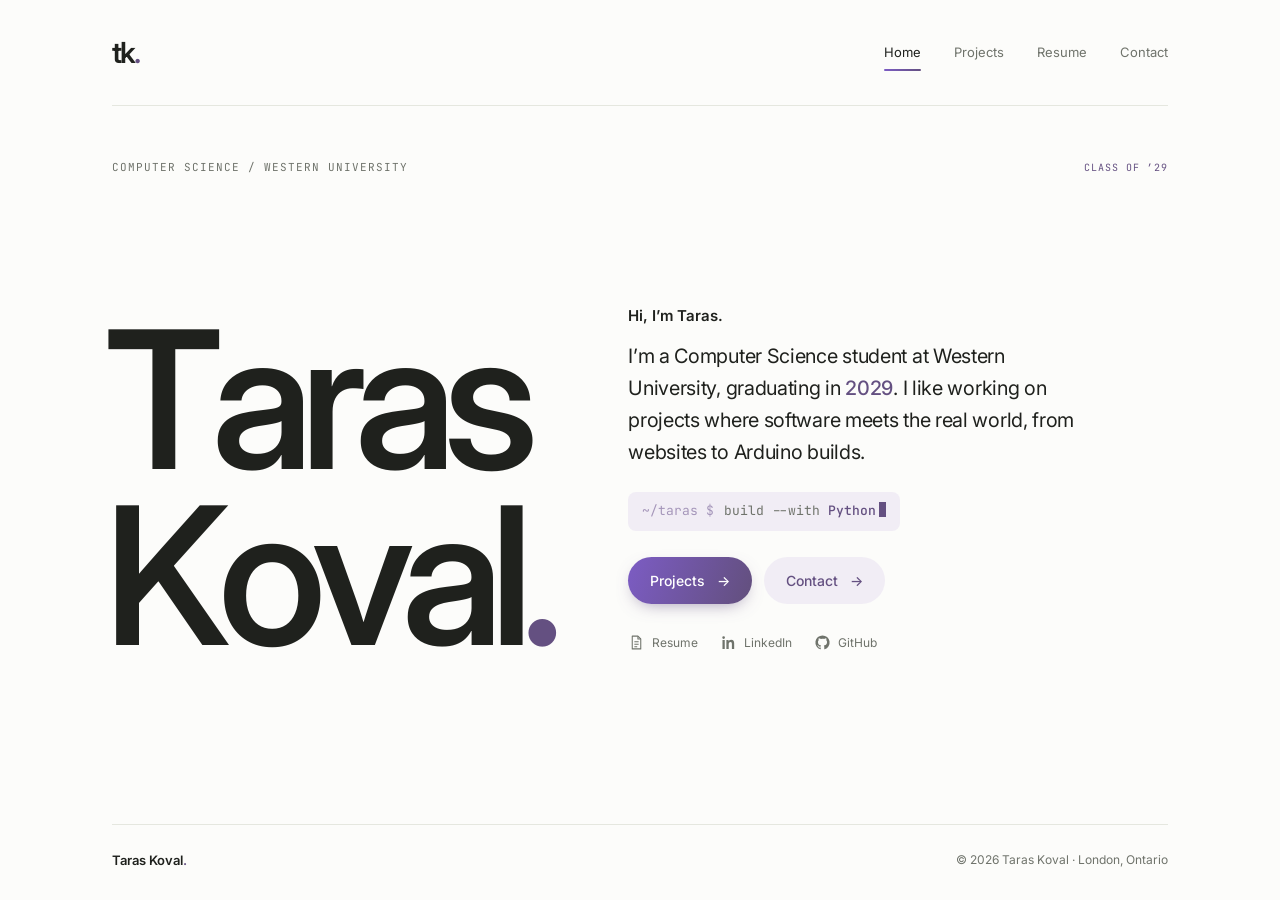
==== index.html @ b4aec437 "More UI changes" ====
<!doctype html>
<!--
  Copyright (c) 2026 Taras Koval. All rights reserved.
  The design and code of this website may be viewed for reference only.
  Copying, reuse, or redistribution is not permitted without written permission. See LICENSE.
-->
<html lang="en">
<head>
  <meta charset="utf-8">
  <meta name="viewport" content="width=device-width, initial-scale=1">
  <meta name="theme-color" content="#fcfcfa">
  <title>Taras Koval — Computer Science at Western</title>
  <meta name="description" content="Taras Koval. Computer Science student at Western University in London, Ontario, graduating in 2029.">
  <meta name="author" content="Taras Koval">
  <meta property="og:type" content="website">
  <meta property="og:title" content="Taras Koval — Computer Science">
  <meta property="og:description" content="Computer Science at Western University. Class of 2029.">
  <meta property="og:url" content="https://taraskoval.ca/">
  <link rel="canonical" href="https://taraskoval.ca/">
  <link rel="icon" href="./favicon.svg" type="image/svg+xml">
  <link rel="preconnect" href="https://fonts.googleapis.com">
  <link rel="preconnect" href="https://fonts.gstatic.com" crossorigin>
  <link rel="stylesheet" href="https://fonts.googleapis.com/css2?family=Inter:wght@400;500;600&family=JetBrains+Mono:wght@400;500&display=swap">
  <link rel="stylesheet" href="./style.css?v=8">
  <script src="./script.js?v=8" defer></script>
</head>
<body>
<a class="skip" href="#main">Skip to content</a>
<div class="glow" aria-hidden="true"></div>
<div class="site-shell">
  <header class="site-header">
    <a class="wordmark" href="#home" aria-label="Taras Koval, home">tk<span>.</span></a>
    <nav aria-label="Main navigation">
      <a href="#home" class="nav-link" aria-current="page">Home</a>
      <a href="#projects" class="nav-link">Projects</a>
      <a href="#resume" class="nav-link">Resume</a>
      <a href="#contact" class="nav-link">Contact</a>
    </nav>
  </header>

  <main id="main">
    <!-- ============ HOME ============ -->
    <section class="page-view home" id="home" tabindex="-1" aria-labelledby="name">
      <div class="hero-topline rise" style="--d:0">
        <span class="eyebrow">COMPUTER SCIENCE / WESTERN UNIVERSITY</span>
        <span class="edition">CLASS OF ’29</span>
      </div>

      <div class="intro-grid">
        <h1 id="name" class="name" aria-label="Taras Koval.">
          <span class="name-line" aria-hidden="true">Taras</span>
          <span class="name-line" aria-hidden="true">Koval<span class="accent name-dot">.</span></span>
        </h1>

        <div class="intro-copy">
          <p class="hello rise" style="--d:3">Hi, I’m Taras.</p>
          <p class="bio rise" style="--d:4">I’m a Computer Science student at Western University, graduating in <strong>2029</strong>. I like working on projects where software meets the real world, from websites to Arduino builds.</p>

          <p class="stack rise" style="--d:5">
            <span class="sr-only">Some of the tools I use: Python, Java, C, JavaScript, Node.js, SQL, PostgreSQL, HTML and CSS, Linux, Git, Docker and Arduino.</span>
            <span class="stack-prompt" aria-hidden="true">~/taras $</span>
            <span class="stack-text" aria-hidden="true">build --with <span class="scramble" id="scramble">Python</span><span class="caret"></span></span>
          </p>

          <div class="actions rise" style="--d:6">
            <a class="btn btn-primary" href="#projects">Projects <span class="btn-arrow" aria-hidden="true">→</span></a>
            <a class="btn btn-soft" href="#contact">Contact <span class="btn-arrow" aria-hidden="true">→</span></a>
          </div>

          <div class="social-links rise" style="--d:7" aria-label="Find me online">
            <a href="#resume" title="Resume"><svg viewBox="0 0 24 24" fill="none" stroke="currentColor" stroke-width="1.5" stroke-linejoin="round" aria-hidden="true"><path d="M6 3h8l4 4v14H6z"/><path d="M14 3v4h4M9 11h6M9 14.5h6M9 18h4"/></svg><span>Resume</span></a>
            <a href="https://www.linkedin.com/in/taraskovalc/" title="LinkedIn"><svg viewBox="0 0 24 24" fill="currentColor" aria-hidden="true"><path d="M5.1 3.2a1.9 1.9 0 1 0 0 3.8 1.9 1.9 0 0 0 0-3.8ZM3.5 8.5h3.2V21H3.5V8.5ZM9 8.5h3.1v1.7h.1c.5-.9 1.5-2 3.4-2 3.6 0 4.4 2.3 4.4 5.3V21h-3.2v-6.6c0-1.6 0-3.2-2-3.2s-2.5 1.5-2.5 3.1V21H9V8.5Z"/></svg><span>LinkedIn</span></a>
            <a href="https://github.com/taraskovalc" title="GitHub"><svg viewBox="0 0 24 24" fill="currentColor" aria-hidden="true"><path d="M12 2a10 10 0 0 0-3.16 19.49c.5.09.68-.22.68-.48v-1.87c-2.78.6-3.37-1.18-3.37-1.18-.45-1.16-1.11-1.47-1.11-1.47-.91-.62.07-.61.07-.61 1 .07 1.53 1.03 1.53 1.03.89 1.53 2.34 1.09 2.91.83.09-.65.35-1.09.64-1.34-2.22-.25-4.56-1.11-4.56-4.94 0-1.09.39-1.98 1.03-2.68-.1-.25-.45-1.27.1-2.65 0 0 .84-.27 2.75 1.02A9.59 9.59 0 0 1 12 6.82c.85 0 1.71.12 2.51.34 1.91-1.3 2.75-1.02 2.75-1.02.55 1.38.2 2.4.1 2.65.64.7 1.03 1.59 1.03 2.68 0 3.84-2.34 4.69-4.57 4.94.36.31.68.92.68 1.85v2.75c0 .27.18.58.69.48A10 10 0 0 0 12 2Z"/></svg><span>GitHub</span></a>
          </div>
        </div>
      </div>
    </section>

    <!-- ============ RESUME ============
         To add a link to a project, put its address between the quotes in href=""
         on that project's "Link to project" line. Links left empty stay hidden.
         Remember to also update Taras_Koval_Resume.pdf (open this page, then Print → Save as PDF). -->
    <section class="page-view resume" id="resume" tabindex="-1" hidden aria-labelledby="resume-title">
      <div class="resume-top">
        <div>
          <p class="eyebrow rise" style="--d:0">RESUME</p>
          <h1 class="page-title rise" style="--d:1" id="resume-title">Resume<span class="accent">.</span></h1>
          <p class="lede rise" style="--d:2">A one-page look at what I’ve built and done. Read it here or download a copy.</p>
        </div>
        <div class="actions rise" style="--d:3">
          <a class="btn btn-primary" href="./Taras_Koval_Resume.pdf" download>Download PDF <span class="btn-arrow btn-arrow-down" aria-hidden="true">↓</span></a>
          <a class="btn btn-soft" href="#contact">Contact <span class="btn-arrow" aria-hidden="true">→</span></a>
        </div>
      </div>

      <article class="sheet" id="sheet" aria-label="Resume of Taras Koval">
        <header class="cv-head cv-in">
          <h2 class="cv-name">TARAS KOVAL</h2>
          <p class="cv-contact">
            <a href="tel:+12265822176">226-582-2176</a><span>|</span><a href="mailto:ktaras105@gmail.com">ktaras105@gmail.com</a><span>|</span><span class="nowrap">London, ON, Canada</span><span>|</span><a href="https://www.linkedin.com/in/taraskovalc/">linkedin.com/in/taraskovalc</a><span>|</span><a href="https://github.com/taraskovalc">github.com/taraskovalc</a><span>|</span><a href="https://taraskoval.ca/">taraskoval.ca</a>
          </p>
        </header>

        <section class="cv-section cv-in">
          <h3>PROFESSIONAL SUMMARY</h3>
          <p>Computer Science student at Western University with experience in Python, Java, and web development. Possesses a solid foundation in object-oriented programming, Linux systems, and debugging complex problems.</p>
        </section>

        <section class="cv-section cv-in">
          <h3>PROJECTS</h3>
          <div class="cv-entry">
            <div class="cv-row"><span><b>Slotted</b><a class="project-link" href="https://slotted.taraskoval.ca/">Link to project</a></span><span>JavaScript, Node.js, Express, PostgreSQL, Docker</span></div>
            <ul><li>Built a web app that turns a Western schedule page into a full-term calendar, skipping reading weeks and holidays.</li><li>Added Google sign-in and private calendar links that update automatically when a student’s classes change.</li><li>Self-host the Node.js API and PostgreSQL database in Docker on a home Ubuntu server, with daily backups.</li></ul>
          </div>
          <div class="cv-entry">
            <div class="cv-row"><span><b>Personal Website</b><a class="project-link" href="https://taraskoval.ca/">Link to project</a></span><span>HTML, CSS, JavaScript</span></div>
            <ul><li>Designed and built a responsive site with page transitions and a validated contact form, on GitHub Pages.</li></ul>
          </div>
          <div class="cv-entry">
            <div class="cv-row"><span><b>Arduino Telescope Tracker</b><a class="project-link" href="">Link to project</a></span><span>Arduino, C++ · In progress</span></div>
            <ul><li>Driving a stepper motor salvaged from a printer through a TMC2130 driver over SPI; next, tracking the sky’s rotation.</li></ul>
          </div>
          <div class="cv-entry">
            <div class="cv-row"><span><b>Mine Escape</b><a class="project-link" href="">Link to project</a></span><span>Java · Course project</span></div>
            <ul><li>Used depth-first search and recursive backtracking to solve a grid maze, with a resizing generic stack.</li></ul>
          </div>
        </section>

        <section class="cv-section cv-in">
          <h3>SKILLS</h3>
          <p><b>Languages:</b> Python, Java, JavaScript, SQL, C, HTML/CSS</p>
          <p><b>Backend &amp; Infrastructure:</b> Node.js, Express, PostgreSQL, REST APIs, OAuth, Docker, Linux servers, Git, SSH</p>
          <p><b>Hardware:</b> Arduino, stepper motors and drivers, soldering, multimeter testing</p>
        </section>

        <section class="cv-section cv-in">
          <h3>EXPERIENCE</h3>
          <div class="cv-entry">
            <div class="cv-row"><b>Construction Delivery Coordination</b><span>London, ON</span></div>
            <div class="cv-row"><i>Project Support</i><span>2026</span></div>
            <ul><li>Coordinated incoming truck deliveries and material supply, tracking timing and keeping the crew updated as on-site needs changed.</li></ul>
          </div>
          <div class="cv-entry">
            <div class="cv-row"><b>ChickPz</b><span>London, ON</span></div>
            <div class="cv-row"><i>Fast Food Attendant</i><span>Jul 2024</span></div>
            <ul><li>Prepared food and served customers in a fast-paced kitchen while following food-safety standards.</li></ul>
          </div>
        </section>

        <section class="cv-section cv-in">
          <h3>EDUCATION</h3>
          <div class="cv-entry">
            <div class="cv-row"><b>Western University</b><span>Sep 2025 – Present</span></div>
            <div class="cv-row"><i>Bachelor of Science, Specialization in Computer Science</i><span>London, ON</span></div>
            <ul><li>Relevant courses: Computer Science 1026, 1027, 2211, Data Science 1000, Calculus 1000, Mathematics 1600.</li></ul>
          </div>
          <div class="cv-entry">
            <div class="cv-row"><b>Mother Teresa Catholic Secondary School</b><span>2025</span></div>
          </div>
        </section>

        <section class="cv-section cv-in">
          <h3>VOLUNTEERING</h3>
          <div class="cv-row"><span><b>Western University Science Olympics</b> – <i>Event Volunteer</i></span><span>2026</span></div>
          <div class="cv-row"><span><b>London Ukrainian Centre</b> – <i>Spring Market Cashier</i></span><span>2024</span></div>
          <div class="cv-row"><span><b>Peer Tutoring</b> – <i>Free tutoring for high-school and first-year students</i></span></div>
        </section>
      </article>
    </section>

    <!-- ============ PROJECTS ============
         Each project is an <article class="proj">. Copy one to add another. -->
    <section class="page-view projects" id="projects" tabindex="-1" hidden aria-labelledby="projects-title">
      <p class="eyebrow rise" style="--d:0">PROJECTS</p>
      <h1 class="page-title rise" style="--d:1" id="projects-title">Projects<span class="accent">.</span></h1>
      <p class="lede rise" style="--d:2">Things I’ve built, and what I’m building now.</p>

      <!-- Slotted -->
      <article class="proj proj-feature rise" style="--d:3" aria-labelledby="p-slotted">
        <div class="proj-head">
          <span class="proj-num">01</span>
          <span class="pill pill-live"><span class="pill-dot" aria-hidden="true"></span>Live</span>
        </div>
        <h2 class="proj-title" id="p-slotted"><a href="https://slotted.taraskoval.ca/">Slotted</a></h2>
        <p class="proj-tagline">Your Western timetable, in your calendar, in about five minutes.</p>

        <a class="proj-shots" href="https://slotted.taraskoval.ca/" aria-label="Open Slotted">
          <img class="shot shot-back" src="images/slotted-cover.jpg" alt="Slotted’s cover: a closed notebook on a wooden desk" width="640" height="678" loading="lazy">
          <img class="shot shot-front" src="images/slotted-done.jpg" alt="Slotted’s finished page: 335 classes added, 31 skipped for reading weeks and holidays" width="960" height="658" loading="lazy">
        </a>

        <div class="proj-story">
          <div>
            <h3>The problem</h3>
            <p>DraftMySchedule shows your timetable, but can’t send it to a calendar app. So students type every class in by hand.</p>
          </div>
          <div>
            <h3>What it does</h3>
            <p>Drop in your saved schedule page and every class for the whole term appears, with reading weeks and holidays skipped. Sign in for a link that updates your calendar when your classes change.</p>
          </div>
          <div>
            <h3>How it’s built</h3>
            <p>A plain JavaScript website on GitHub Pages, talking to a Node.js API and PostgreSQL database that run in Docker on my home server.</p>
          </div>
        </div>

        <ul class="proj-stats" aria-label="Slotted in numbers">
          <li><b>335</b><span>classes from one file</span></li>
          <li><b>31</b><span>holiday classes skipped</span></li>
          <li><b>0</b><span>typed in by hand</span></li>
        </ul>

        <div class="proj-foot">
          <ul class="chips" aria-label="Built with">
            <li>JavaScript</li><li>Node.js</li><li>Express</li><li>PostgreSQL</li><li>Docker</li>
          </ul>
          <div class="proj-links">
            <a class="btn btn-primary" href="https://slotted.taraskoval.ca/">Open Slotted <span class="btn-arrow" aria-hidden="true">↗</span></a>
            <a class="btn btn-soft" href="https://github.com/taraskovalc/western-calendar">Source code <span class="btn-arrow" aria-hidden="true">↗</span></a>
          </div>
        </div>
      </article>

      <!-- Telescope tracker -->
      <article class="proj proj-split rise" style="--d:4" aria-labelledby="p-tracker">
        <div class="proj-sky" aria-hidden="true">
          <svg viewBox="0 0 320 240" preserveAspectRatio="xMidYMid slice">
            <defs>
              <radialGradient id="moonglow" cx="50%" cy="50%" r="50%"><stop offset="0" stop-color="#fff6d8" stop-opacity=".55"/><stop offset="1" stop-color="#fff6d8" stop-opacity="0"/></radialGradient>
            </defs>
            <rect width="320" height="240" fill="#1d1830"/>
            <path class="sky-arc" d="M30 210 A170 170 0 0 1 290 210" fill="none" stroke="#a596ba" stroke-width="1.5" stroke-dasharray="3 7"/>
            <g fill="#fff">
              <circle cx="40" cy="40" r="1.2"/><circle cx="92" cy="28" r=".9"/><circle cx="140" cy="62" r="1.4"/><circle cx="196" cy="22" r="1"/>
              <circle cx="250" cy="48" r="1.3"/><circle cx="288" cy="92" r=".9"/><circle cx="60" cy="110" r="1"/><circle cx="118" cy="150" r=".8"/>
              <circle cx="222" cy="130" r="1.1"/><circle cx="272" cy="168" r=".8"/><circle cx="24" cy="168" r="1"/><circle cx="170" cy="104" r=".7"/>
            </g>
            <g class="moon"><circle cx="232" cy="78" r="34" fill="url(#moonglow)"/><circle cx="232" cy="78" r="17" fill="#fff3c9"/><circle cx="226" cy="73" r="3" fill="#ecdcab"/><circle cx="238" cy="84" r="2" fill="#ecdcab"/></g>
            <g class="scope" transform="translate(150 212)">
              <rect x="-22" y="-4" width="44" height="8" rx="2" fill="#645081"/>
              <rect x="-6" y="-40" width="12" height="40" rx="3" fill="#7c5cc4" transform="rotate(38)"/>
            </g>
          </svg>
        </div>
        <div class="proj-body">
          <div class="proj-head">
            <span class="proj-num">02</span>
            <span class="pill pill-wip"><span class="pill-dot" aria-hidden="true"></span>In progress</span>
          </div>
          <h2 class="proj-title" id="p-tracker">Arduino Telescope Tracker</h2>
          <p class="proj-tagline">A motorized mount that turns with the night sky, so the moon stays in view.</p>
          <p class="proj-text">The Earth spins, so anything in the sky drifts out of a telescope in minutes. This mount will turn at exactly the sky’s speed to cancel that out, built cheaply from salvaged parts.</p>
          <ol class="build-log" aria-label="Build log">
            <li class="done">Salvaged a stepper motor from an old printer</li>
            <li class="done">Wired it to a TMC2130 driver (SPI) on a 12&nbsp;V supply</li>
            <li class="done">First powered test: the motor runs</li>
            <li>Turn at the sky’s speed: one full turn every 23&nbsp;h&nbsp;56&nbsp;min</li>
            <li>Build the mount and track the moon</li>
          </ol>
          <ul class="chips" aria-label="Built with"><li>Arduino</li><li>C++</li><li>Electronics</li></ul>
        </div>
      </article>

      <!-- This website -->
      <article class="proj proj-small rise" style="--d:5" aria-labelledby="p-site">
        <div class="proj-body">
          <div class="proj-head">
            <span class="proj-num">03</span>
            <span class="pill pill-live"><span class="pill-dot" aria-hidden="true"></span>Live</span>
          </div>
          <h2 class="proj-title" id="p-site">This website</h2>
          <p class="proj-text">Designed and built from scratch, no templates: animated page changes, a resume you can read or download, and a contact form that checks your message before sending it.</p>
          <div class="proj-foot">
            <ul class="chips" aria-label="Built with"><li>HTML</li><li>CSS</li><li>JavaScript</li></ul>
            <a class="text-link" href="https://github.com/taraskovalc/personal-website">Source code <span aria-hidden="true">↗</span></a>
          </div>
        </div>
        <div class="mini-term" aria-hidden="true">
          <span class="mt-dots"><i></i><i></i><i></i></span>
          <code><span class="mt-prompt">~/taras $</span> build --with <b>JavaScript</b><span class="mt-caret"></span></code>
        </div>
      </article>
    </section>

    <!-- ============ CONTACT ============ -->
    <section class="page-view contact" id="contact" tabindex="-1" hidden aria-labelledby="contact-title">
      <p class="eyebrow rise" style="--d:0">CONTACT</p>
      <h1 class="page-title rise" style="--d:1" id="contact-title">Let’s talk<span class="accent">.</span></h1>
      <p class="lede rise" style="--d:2">
        Hey there! Have a question, an opportunity, or just want to connect? Fill out the form below and I’ll get back to you.
        You can also email me directly at
        <span class="email-inline"><a href="mailto:ktaras105@gmail.com" id="email-address">ktaras105@gmail.com</a><button class="copy-chip" type="button" aria-label="Copy email address"><span class="copy-label">Copy</span></button></span>.
      </p>

      <div class="form-wrap rise" style="--d:3">
        <form id="contact-form" action="https://formsubmit.co/a71152ca72b24a62c1a925d5de2e4256" method="POST" novalidate>
          <input type="hidden" name="_subject" value="New message from your website">
          <input type="hidden" name="_template" value="table">
          <input type="text" name="_honey" class="honeypot" tabindex="-1" autocomplete="off" aria-hidden="true">
          <div class="field">
            <label for="sender-name">Name</label>
            <input id="sender-name" name="name" autocomplete="name" maxlength="100">
          </div>
          <div class="field">
            <label for="sender-email">Email address <span class="req" aria-hidden="true">*</span></label>
            <input id="sender-email" name="email" type="email" autocomplete="email" maxlength="254" required aria-describedby="email-error">
            <p class="field-error" id="email-error"></p>
          </div>
          <div class="field">
            <label for="message">Message <span class="req" aria-hidden="true">*</span></label>
            <textarea id="message" name="message" rows="6" maxlength="5000" required aria-describedby="message-error"></textarea>
            <p class="field-error" id="message-error"></p>
          </div>
          <div class="form-foot">
            <button class="btn btn-primary send-button" type="submit"><span class="send-label">Send message</span> <span class="btn-arrow" aria-hidden="true">→</span></button>
            <p class="form-status" id="form-status" role="status" aria-live="polite"></p>
          </div>
        </form>

        <div class="sent" id="sent" hidden tabindex="-1">
          <svg class="sent-check" viewBox="0 0 52 52" aria-hidden="true"><circle cx="26" cy="26" r="24"/><path d="M15 27l7 7 15-15"/></svg>
          <h2>Message sent!</h2>
          <p>Thanks for reaching out. I’ll get back to you as soon as I can.</p>
          <button class="btn btn-soft" type="button" id="send-another">Send another</button>
        </div>
      </div>

      <div class="elsewhere rise" style="--d:4">
        <a href="#resume">Resume <span aria-hidden="true">→</span></a>
        <a href="https://www.linkedin.com/in/taraskovalc/">LinkedIn <span aria-hidden="true">↗</span></a>
        <a href="https://github.com/taraskovalc">GitHub <span aria-hidden="true">↗</span></a>
        <span class="where">London, Ontario</span>
      </div>
    </section>
  </main>

  <footer>
    <a class="footer-name" href="#home">Taras Koval<span class="accent">.</span></a>
    <span>© 2026 Taras Koval · London, Ontario</span>
  </footer>
</div>
</body>
</html>
---- style.css ----
/* Copyright (c) 2026 Taras Koval. All rights reserved. See LICENSE. */

:root {
  --paper:#fcfcfa;
  --ink:#1f211d;
  --muted:#6f736b;
  --line:#e5e7df;
  --field:#f2f2ee;
  --accent:#645081;
  --accent-2:#7c5cc4;
  --accent-soft:#a596ba;
  --pale:#f1edf5;
  --sans:Inter,-apple-system,BlinkMacSystemFont,'Segoe UI',Helvetica,Arial,sans-serif;
  --mono:'JetBrains Mono','SFMono-Regular',Consolas,'Liberation Mono',monospace;
  --ease:cubic-bezier(.2,.7,.2,1);
}
* { box-sizing:border-box; }
body {
  margin:0;
  background:var(--paper);
  color:var(--ink);
  font:16px/1.5 var(--sans);
  -webkit-font-smoothing:antialiased;
  overflow-x:hidden;
}
a { color:inherit; text-decoration:none; }
button,input,textarea { font:inherit; color:inherit; }
button,a,input,textarea { -webkit-tap-highlight-color:transparent; }
button { cursor:pointer; }
a:focus-visible,button:focus-visible { outline:2px solid var(--accent); outline-offset:4px; border-radius:4px; }
::selection { background:#ded5e9; color:#27202d; }
.sr-only {
  position:absolute; width:1px; height:1px; padding:0; margin:-1px;
  overflow:hidden; clip:rect(0,0,0,0); white-space:nowrap; border:0;
}
.accent { color:var(--accent); }

/* Soft light that follows the cursor (desktop only). */
.glow {
  position:fixed;
  left:0; top:0;
  width:620px; height:620px;
  margin:-310px 0 0 -310px;
  border-radius:50%;
  background:radial-gradient(circle, rgba(124,92,196,.13), rgba(124,92,196,0) 65%);
  pointer-events:none;
  z-index:0;
  opacity:0;
  transition:opacity .6s;
  transform:translate3d(var(--gx,50vw),var(--gy,30vh),0);
}
.glow.on { opacity:1; }

/* ---------- Shell ---------- */
.site-shell {
  position:relative;
  z-index:1;
  max-width:1184px;
  margin:auto;
  padding:0 64px;
  min-height:100svh;
  display:flex;
  flex-direction:column;
}
main { flex:1; display:flex; flex-direction:column; }
.page-view { flex:1; }
.page-view[hidden] { display:none!important; }
.page-view:focus { outline:none; }
.skip {
  position:absolute; top:-80px; left:20px; z-index:5;
  background:var(--ink); color:white; padding:12px;
}
.skip:focus { top:12px; }

/* ---------- Header ---------- */
.site-header {
  height:106px;
  display:flex;
  align-items:center;
  justify-content:space-between;
  border-bottom:1px solid var(--line);
}
.wordmark { font-size:29px; letter-spacing:-2px; font-weight:600; line-height:1; }
.wordmark span { color:var(--accent); display:inline-block; transition:transform .4s var(--ease); }
.wordmark:hover span { transform:translateY(-6px); }
nav { display:flex; gap:33px; font-size:13px; }
nav a { position:relative; padding:11px 0; color:var(--muted); transition:color .2s; }
nav a:hover,nav a[aria-current=page] { color:var(--ink); }
nav a:after {
  content:''; height:2px; border-radius:2px;
  background:linear-gradient(90deg,var(--accent-2),var(--accent));
  position:absolute; bottom:2px; left:0; width:100%;
  transform:scaleX(0); transform-origin:left; transition:transform .3s var(--ease);
}
nav a:hover:after { transform:scaleX(.35); }
nav a[aria-current=page]:after { transform:scaleX(1); }

/* ---------- Entrance motion ---------- */
.rise { animation:rise .7s var(--ease) both; animation-delay:calc(var(--d,0) * 80ms + 60ms); }
@keyframes rise {
  from { opacity:0; transform:translateY(16px); }
  to { opacity:1; transform:none; }
}

/* ---------- Home ---------- */
.home { padding:53px 0 70px; display:flex; flex-direction:column; }
.hero-topline { display:flex; justify-content:space-between; align-items:center; gap:20px; }
.eyebrow,.edition { font:11px/1.5 var(--mono); letter-spacing:1px; color:var(--muted); }
.edition { font-size:10px; color:var(--accent); }
.intro-grid {
  flex:1;
  display:grid;
  grid-template-columns:auto minmax(280px,450px);
  justify-content:start;
  column-gap:clamp(48px,6vw,96px);
  align-content:center;
  align-items:end;
  margin-top:40px;
}
.name {
  font-size:clamp(96px,15vw,224px);
  letter-spacing:-.07em;
  font-weight:550;
  line-height:.92;
  margin:0 0 0 -8px;
  cursor:default;
}
.name-line { display:block; white-space:nowrap; }
.char {
  display:inline-block;
  animation:char-in .9s var(--ease) both;
  animation-delay:calc(var(--i) * 45ms + 120ms);
  transition:transform .35s var(--ease), color .35s;
}
.char:hover { transform:translateY(-.08em); color:var(--accent); }
@keyframes char-in {
  from { opacity:0; transform:translateY(.45em) rotate(4deg); }
  to { opacity:1; transform:none; }
}
.name-dot { display:inline-block; animation:dot-in 1s var(--ease) .75s both; }
.name-dot.char { animation:dot-in 1s var(--ease) .75s both; }
@keyframes dot-in {
  0% { opacity:0; transform:translateY(-1.2em); }
  60% { opacity:1; transform:translateY(.06em); }
  80% { transform:translateY(-.04em); }
  100% { opacity:1; transform:none; }
}

.intro-copy { max-width:450px; padding-bottom:.4em; }
.hello { font-size:15px; font-weight:600; margin:0; }
.bio { font-size:clamp(19px,1.55vw,22px); line-height:1.6; letter-spacing:-.3px; margin:14px 0 24px; }
.bio strong { font-weight:500; color:var(--accent); }

.stack {
  display:flex;
  flex-wrap:wrap;
  align-items:center;
  gap:6px 10px;
  margin:0 0 26px;
  padding:10px 14px;
  font:13px/1.4 var(--mono);
  background:var(--pale);
  border-radius:8px;
  width:max-content;
  max-width:100%;
}
.stack-prompt { color:var(--accent-soft); }
.stack-text { color:var(--muted); white-space:nowrap; }
.scramble { color:var(--accent); font-weight:500; }
.caret {
  display:inline-block;
  width:7px; height:15px;
  margin-left:3px;
  vertical-align:-2px;
  background:var(--accent);
  animation:blink 1.1s steps(1) infinite;
}
@keyframes blink { 50% { opacity:0; } }

/* Buttons */
.actions { display:flex; gap:12px; flex-wrap:wrap; margin-bottom:24px; }
.btn {
  display:inline-flex;
  align-items:center;
  justify-content:center;
  gap:12px;
  padding:13px 22px;
  border-radius:999px;
  border:0;
  font-size:14px;
  font-weight:500;
  transition:transform .25s var(--ease), box-shadow .25s, background-position .5s;
}
.btn-arrow { display:inline-block; transition:transform .25s var(--ease); }
.btn:hover .btn-arrow { transform:translateX(4px); }
.btn:active { transform:scale(.97); }
.btn-primary {
  color:white;
  background:linear-gradient(110deg,var(--accent-2),var(--accent) 55%,#4d3c66);
  background-size:180% 100%;
  box-shadow:0 6px 18px -8px rgba(100,80,129,.7);
}
.btn-primary:hover { background-position:100% 0; box-shadow:0 10px 24px -10px rgba(100,80,129,.85); transform:translateY(-1px); }
.btn-soft { background:var(--pale); color:var(--accent); }
.btn-soft:hover { background:#e8e1f0; transform:translateY(-1px); }

.social-links { display:flex; gap:22px; align-items:center; }
.social-links a {
  display:flex; align-items:center; gap:7px;
  color:var(--muted); font-size:12px; padding:6px 0; transition:color .2s, transform .2s var(--ease);
}
.social-links a:hover { color:var(--accent); transform:translateY(-2px); }
.social-links svg { width:17px; height:17px; }

/* ---------- Inner pages ---------- */
.projects,.contact { padding:64px 0 72px; max-width:720px; }
.page-title {
  font-size:clamp(56px,8vw,88px);
  font-weight:550;
  letter-spacing:-.055em;
  line-height:1;
  margin:16px 0 22px;
}
.lede { font-size:17px; line-height:1.75; color:#4a4d46; margin:0 0 40px; max-width:640px; }

/* Projects */
.projects { max-width:960px; }
.proj {
  position:relative;
  margin-bottom:28px;
  padding:32px;
  border:1px solid var(--line);
  border-radius:20px;
  background:rgba(255,255,255,.75);
  box-shadow:0 1px 0 rgba(31,33,29,.03), 0 18px 40px -28px rgba(68,52,92,.35);
}
.proj-head { display:flex; align-items:center; gap:12px; margin-bottom:10px; }
.proj-num { font:12px var(--mono); color:var(--accent); }
.pill {
  display:inline-flex; align-items:center; gap:7px; padding:4px 10px; border-radius:999px;
  font:500 11px/1.4 var(--mono); letter-spacing:.4px; text-transform:uppercase;
}
.pill-dot { width:7px; height:7px; border-radius:50%; background:currentColor; }
.pill-live { background:#e6f3ea; color:#2f7d4f; }
.pill-live .pill-dot { box-shadow:0 0 0 0 rgba(47,125,79,.5); animation:pulse 2.2s infinite; }
.pill-wip { background:#fbf0dc; color:#9a6512; }
@keyframes pulse { 70% { box-shadow:0 0 0 7px rgba(47,125,79,0); } 100% { box-shadow:0 0 0 0 rgba(47,125,79,0); } }
.proj-title { font-size:clamp(30px,4vw,40px); font-weight:600; letter-spacing:-.04em; line-height:1.05; margin:0 0 8px; }
.proj-title a { background:linear-gradient(var(--accent-soft),var(--accent-soft)) 0 100%/0 2px no-repeat; transition:background-size .3s var(--ease); }
.proj-title a:hover { background-size:100% 2px; }
.proj-tagline { font-size:18px; line-height:1.5; color:#4a4d46; margin:0 0 4px; }
.proj-text { font-size:15px; line-height:1.7; color:var(--muted); margin:12px 0 0; }

/* Slotted: two screenshots laid on top of each other like photos */
.proj-shots {
  position:relative; display:block; height:360px; margin:26px 0 30px;
  border-radius:16px; background:linear-gradient(135deg,#f1edf5,#f6efe4); overflow:hidden;
}
.shot { position:absolute; border-radius:10px; box-shadow:0 18px 40px -16px rgba(40,25,10,.45); transition:transform .5s var(--ease); height:auto; }
.shot-back { width:31%; left:7%; top:28px; transform:rotate(-4deg); }
.shot-front { width:56%; right:6%; top:44px; transform:rotate(2deg); }
.proj-shots:hover .shot-back { transform:rotate(-6deg) translate(-6px,-4px); }
.proj-shots:hover .shot-front { transform:rotate(1deg) translate(6px,-6px); }
.proj-story { display:grid; grid-template-columns:repeat(3,1fr); gap:26px; }
.proj-story h3 { font:500 11px/1.5 var(--mono); letter-spacing:1px; text-transform:uppercase; color:var(--accent); margin:0 0 8px; }
.proj-story p { font-size:14.5px; line-height:1.7; color:#4a4d46; margin:0; }
.proj-stats { list-style:none; display:grid; grid-template-columns:repeat(3,1fr); gap:12px; margin:28px 0; padding:0; }
.proj-stats li { padding:16px 18px; border-radius:14px; background:var(--pale); }
.proj-stats b { display:block; font-size:34px; font-weight:600; letter-spacing:-.04em; line-height:1; color:var(--accent); }
.proj-stats span { display:block; margin-top:6px; font-size:13px; color:var(--muted); }
.proj-foot { display:flex; flex-wrap:wrap; align-items:center; justify-content:space-between; gap:16px 24px; }
.proj-links { display:flex; gap:12px; flex-wrap:wrap; }
.chips { list-style:none; display:flex; flex-wrap:wrap; gap:8px; margin:0; padding:0; }
.chips li { font:12px var(--mono); padding:5px 10px; border:1px solid var(--line); border-radius:8px; color:#4a4d46; background:var(--paper); }
.text-link { font-size:14px; font-weight:500; color:var(--accent); }
.text-link:hover { text-decoration:underline; text-underline-offset:3px; }

/* Telescope tracker: picture on the left, story on the right */
.proj-split { display:grid; grid-template-columns:minmax(0,5fr) minmax(0,7fr); gap:32px; align-items:start; }
.proj-sky { border-radius:16px; overflow:hidden; aspect-ratio:4/3; }
.proj-sky svg { display:block; width:100%; height:100%; }
.proj-sky .moon { animation:drift 14s ease-in-out infinite alternate; transform-origin:150px 212px; }
.proj-sky .scope rect:last-child { animation:follow 14s ease-in-out infinite alternate; transform-origin:0 0; }
@keyframes drift { from { transform:rotate(-14deg); } to { transform:rotate(10deg); } }
@keyframes follow { from { transform:rotate(24deg); } to { transform:rotate(48deg); } }
.build-log { list-style:none; margin:20px 0 22px; padding:0; display:grid; gap:10px; }
.build-log li { position:relative; padding-left:30px; font-size:14.5px; line-height:1.5; color:var(--muted); }
.build-log li:before {
  content:''; position:absolute; left:0; top:1px; width:18px; height:18px; border-radius:50%;
  border:1.5px dashed #c9bfd6; box-sizing:border-box;
}
.build-log li.done { color:var(--ink); }
.build-log li.done:before { content:'✓'; border:0; background:var(--accent); color:#fff; font-size:11px; line-height:18px; text-align:center; }
.build-log .when { margin-left:6px; font:11px var(--mono); color:var(--accent); }

/* This website: small card with a little terminal */
.proj-small { display:grid; grid-template-columns:minmax(0,1fr) 300px; gap:28px; align-items:center; }
.proj-small .proj-foot { margin-top:18px; }
.mini-term { border-radius:14px; background:#1f211d; padding:14px 16px 20px; box-shadow:0 18px 40px -24px rgba(31,33,29,.6); }
.mt-dots { display:flex; gap:6px; margin-bottom:16px; }
.mt-dots i { width:9px; height:9px; border-radius:50%; background:#4a4d46; }
.mt-dots i:first-child { background:#e06c5a; } .mt-dots i:nth-child(2) { background:#e5b94e; } .mt-dots i:nth-child(3) { background:#5fb57b; }
.mini-term code { font:13px var(--mono); color:#e7e6e1; white-space:nowrap; }
.mini-term b { color:#c4b2ef; font-weight:500; }
.mt-prompt { color:#8a8d85; }
.mt-caret { display:inline-block; width:7px; height:14px; margin-left:3px; vertical-align:-2px; background:#c4b2ef; animation:blink 1.1s steps(1) infinite; }
@keyframes blink { 50% { opacity:0; } }

/* Contact */
.email-inline { white-space:nowrap; }
.email-inline a {
  color:var(--accent);
  font-weight:500;
  background:linear-gradient(var(--accent-soft),var(--accent-soft)) 0 100%/100% 1px no-repeat;
  transition:background-size .3s;
}
.email-inline a:hover { background-size:100% 2px; }
.copy-chip {
  margin-left:8px;
  padding:3px 10px;
  border:0;
  border-radius:999px;
  background:var(--pale);
  color:var(--accent);
  font:500 12px var(--sans);
  vertical-align:2px;
  transition:background .2s, color .2s;
}
.copy-chip:hover { background:#e8e1f0; }
.copy-chip.copied { background:var(--accent); color:white; }

.form-wrap { position:relative; }
.field { margin-bottom:22px; }
.field label { display:block; font-size:14px; font-weight:500; margin-bottom:8px; }
.req { color:#b0413e; }
.field input,.field textarea {
  display:block;
  width:100%;
  border:1.5px solid transparent;
  border-radius:10px;
  background:var(--field);
  padding:14px 16px;
  font-size:16px;
  outline:none;
  transition:border-color .2s, background .2s, box-shadow .2s;
}
.field textarea { resize:vertical; min-height:150px; max-height:420px; line-height:1.6; }
.field input:hover,.field textarea:hover { background:#ededE8; }
.field input:focus,.field textarea:focus {
  background:white;
  border-color:var(--accent);
  box-shadow:0 0 0 4px rgba(100,80,129,.12);
}
.field.invalid input,.field.invalid textarea { border-color:#b0413e; background:#fdf6f5; }
.field-error { font-size:13px; color:#b0413e; margin:6px 0 0; min-height:0; }
.field-error:empty { display:none; }
.form-foot { display:flex; align-items:center; gap:18px; flex-wrap:wrap; }
.send-button { padding:14px 28px; }
.send-button:disabled { opacity:.7; cursor:wait; transform:none; }
.send-button.loading .btn-arrow { animation:spin .8s linear infinite; }
@keyframes spin { to { transform:rotate(360deg); } }
.form-status { font-size:14px; margin:0; color:var(--muted); flex:1; min-width:200px; }
.form-status[data-state=error] { color:#b0413e; }
.honeypot { display:none!important; }

.sent {
  text-align:center;
  padding:48px 24px;
  border-radius:16px;
  background:var(--pale);
  animation:rise .6s var(--ease) both;
}
.sent:focus { outline:none; }
.sent h2 { font-size:24px; font-weight:600; letter-spacing:-.5px; margin:18px 0 8px; }
.sent p { color:var(--muted); margin:0 0 24px; }
.sent .btn-soft { background:white; }
.sent .btn-soft:hover { background:#fbfaff; }
.sent-check { width:64px; height:64px; fill:none; stroke:var(--accent); stroke-width:2.5; stroke-linecap:round; stroke-linejoin:round; }
.sent-check circle { stroke-dasharray:151; stroke-dashoffset:151; animation:draw-stroke .7s var(--ease) .1s forwards; }
.sent-check path { stroke-dasharray:36; stroke-dashoffset:36; animation:draw-stroke .4s var(--ease) .65s forwards; }
@keyframes draw-stroke { to { stroke-dashoffset:0; } }

.elsewhere {
  display:flex;
  flex-wrap:wrap;
  align-items:center;
  gap:10px 22px;
  margin-top:48px;
  padding-top:22px;
  border-top:1px solid var(--line);
  font-size:14px;
}
.elsewhere a { color:var(--ink); transition:color .2s; }
.elsewhere a:hover { color:var(--accent); }
.elsewhere a span { color:var(--accent-soft); }
.elsewhere .where { color:var(--muted); margin-left:auto; }

/* ---------- Resume ---------- */
.resume { padding:64px 0 80px; }
.resume-top { display:flex; justify-content:space-between; align-items:flex-end; gap:32px; flex-wrap:wrap; margin-bottom:40px; }
.resume-top .lede { margin-bottom:0; }
.resume-top .actions { margin-bottom:6px; }
.btn:hover .btn-arrow-down { transform:translateY(3px); }

.sheet {
  --rx:0deg; --ry:0deg;
  max-width:860px;
  margin:0 auto;
  padding:56px 64px 60px;
  background:#fff;
  color:#000;
  border-radius:4px;
  box-shadow:0 1px 2px rgba(0,0,0,.06), 0 24px 60px -24px rgba(40,30,60,.28);
  font:15px/1.45 'Times New Roman',Tinos,'Liberation Serif',Times,serif;
  transform:perspective(1600px) rotateX(var(--rx)) rotateY(var(--ry));
  transition:transform .5s var(--ease), box-shadow .5s;
  animation:sheet-in .9s var(--ease) .25s backwards;
}
.sheet:hover { box-shadow:0 1px 2px rgba(0,0,0,.06), 0 34px 80px -28px rgba(40,30,60,.38); }
@keyframes sheet-in {
  from { opacity:0; transform:perspective(1600px) translateY(40px) rotateX(8deg); }
  to { opacity:1; transform:perspective(1600px) rotateX(0) rotateY(0); }
}
.cv-in { animation:rise .7s var(--ease) both; }
.sheet > .cv-in:nth-child(1) { animation-delay:.45s; }
.sheet > .cv-in:nth-child(2) { animation-delay:.55s; }
.sheet > .cv-in:nth-child(3) { animation-delay:.65s; }
.sheet > .cv-in:nth-child(4) { animation-delay:.75s; }
.sheet > .cv-in:nth-child(5) { animation-delay:.85s; }
.sheet > .cv-in:nth-child(6) { animation-delay:.95s; }
.sheet > .cv-in:nth-child(7) { animation-delay:1.05s; }

.cv-head { text-align:center; margin-bottom:6px; }
.cv-name { font-size:32px; letter-spacing:.06em; font-weight:700; margin:0 0 6px; }
.cv-contact {
  margin:0;
  font-size:14px;
  display:flex;
  flex-wrap:wrap;
  justify-content:center;
  align-items:baseline;
  row-gap:2px;
}
.cv-contact > span:not(.nowrap) { margin:0 7px; }
.cv-contact a, .cv-contact .nowrap { white-space:nowrap; max-width:100%; overflow-wrap:anywhere; }
.cv-contact a { background:linear-gradient(#000,#000) 0 100%/0 1px no-repeat; transition:background-size .3s; }
.cv-contact a:hover { background-size:100% 1px; }
.cv-section h3 {
  font-size:15.5px; font-weight:700; letter-spacing:.04em;
  margin:20px 0 7px; padding-bottom:3px;
  border-bottom:1px solid #000;
}
.cv-section p { margin:0 0 3px; }
.cv-entry { margin-bottom:9px; }
.cv-entry:last-child { margin-bottom:0; }
.cv-row { display:flex; justify-content:space-between; gap:18px; }
.cv-row > span:last-child { text-align:right; white-space:nowrap; }
.cv-section ul { margin:3px 0 0; padding-left:22px; }
.cv-section li { margin:1px 0; }
.project-link {
  position:relative;
  margin-left:5px;
  font-style:italic;
  text-decoration:underline;
  text-underline-offset:2px;
}
.project-link:before { content:'– '; display:inline-block; text-decoration:none; margin-right:4px; }
.project-link:hover { color:var(--accent); }
.project-link[hidden] { display:none; }

@media(max-width:1000px) {
  .cv-contact { column-gap:16px; }
  .cv-contact > span:not(.nowrap) { display:none; }
}
@media(max-width:720px) {
  .resume { padding:40px 0 56px; }
  .resume-top { margin-bottom:28px; }
  .resume-top .actions { width:100%; }
  .sheet { padding:28px 20px 32px; font-size:14px; border-radius:3px; }
  .cv-name { font-size:25px; }
  .cv-contact { font-size:12.5px; line-height:1.6; column-gap:14px; }
  .cv-row { flex-direction:column; gap:0; }
  .cv-row > span:last-child { text-align:left; white-space:normal; color:#444; }
}

/* Printing the resume page gives a clean one-page resume. */
@media print {
  @page { size:Letter; margin:.5in .6in; }
  body { background:#fff; }
  .glow, .site-header, footer, .resume-top, .skip { display:none!important; }
  .site-shell { padding:0; max-width:none; min-height:0; }
  .resume { padding:0; }
  .sheet, .sheet:hover { box-shadow:none; }
  .sheet { padding:0; max-width:none; transform:none!important; animation:none; font-size:10.5pt; line-height:1.3; }
  .cv-entry { margin-bottom:6px; }
  .cv-in { animation:none; }
  .cv-name { font-size:22pt; }
  .cv-contact { font-size:9.5pt; column-gap:0; }
  .cv-contact > span:not(.nowrap) { display:inline; margin:0 6px; }
  .cv-section h3 { font-size:11pt; margin:12px 0 5px; }
}

/* ---------- Footer ---------- */
footer {
  display:flex; align-items:center; justify-content:space-between; gap:20px;
  padding:26px 0 30px;
  font-size:12px;
  color:var(--muted);
  border-top:1px solid var(--line);
}
.footer-name { font-size:13px; font-weight:600; color:var(--ink); }

/* ---------- Responsive ---------- */
@media(min-width:1450px) {
  .site-shell { max-width:1270px; }
}
@media(max-width:900px) {
  .site-shell { padding:0 38px; }
  .name { font-size:116px; }
  .bio { font-size:17px; }
}
@media(max-width:720px) {
  .site-shell { padding:0 22px; }
  .site-header { height:78px; }
  .wordmark { font-size:26px; }
  nav { gap:22px; font-size:13px; }
  .home { padding:32px 0 48px; }
  .eyebrow { font-size:10px; letter-spacing:.6px; }
  .edition { font-size:10px; }
  .intro-grid { grid-template-columns:1fr; gap:26px; margin-top:28px; align-items:start; align-content:start; }
  .intro-copy { padding-bottom:0; }
  .name { font-size:clamp(84px,24vw,140px); margin-left:-4px; }
  .intro-copy { max-width:none; }
  .bio { font-size:17px; margin:12px 0 20px; }
  .stack { font-size:12px; }
  .btn { flex:1; padding:14px 18px; }
  .projects,.contact { padding:40px 0 52px; }
  .proj { padding:22px 18px; border-radius:16px; }
  .proj-shots { height:230px; margin:20px 0 24px; }
  .shot-back { width:36%; left:5%; top:22px; }
  .shot-front { width:62%; right:4%; top:34px; }
  .proj-story, .proj-stats { grid-template-columns:1fr; gap:14px; }
  .proj-stats li { display:flex; align-items:baseline; gap:12px; padding:12px 16px; }
  .proj-stats b { font-size:26px; }
  .proj-stats span { margin:0; }
  .proj-split, .proj-small { grid-template-columns:1fr; gap:20px; }
  .proj-links { width:100%; }
  .proj-links .btn { flex:1; }
  .lede { font-size:16px; margin-bottom:32px; }
  .form-foot .btn { flex:none; width:100%; }
  .elsewhere .where { margin-left:0; width:100%; }
  footer { flex-direction:column; align-items:flex-start; gap:6px; }
}
@media(max-width:400px) {
  .edition { display:none; }
  .actions { flex-direction:column; }
}
@media(hover:none) { .glow { display:none; } }
@media(prefers-reduced-motion:reduce) {
  *,*:before,*:after { animation:none!important; transition:none!important; }
  .sent-check circle,.sent-check path { stroke-dashoffset:0; }
  .glow { display:none; }
}
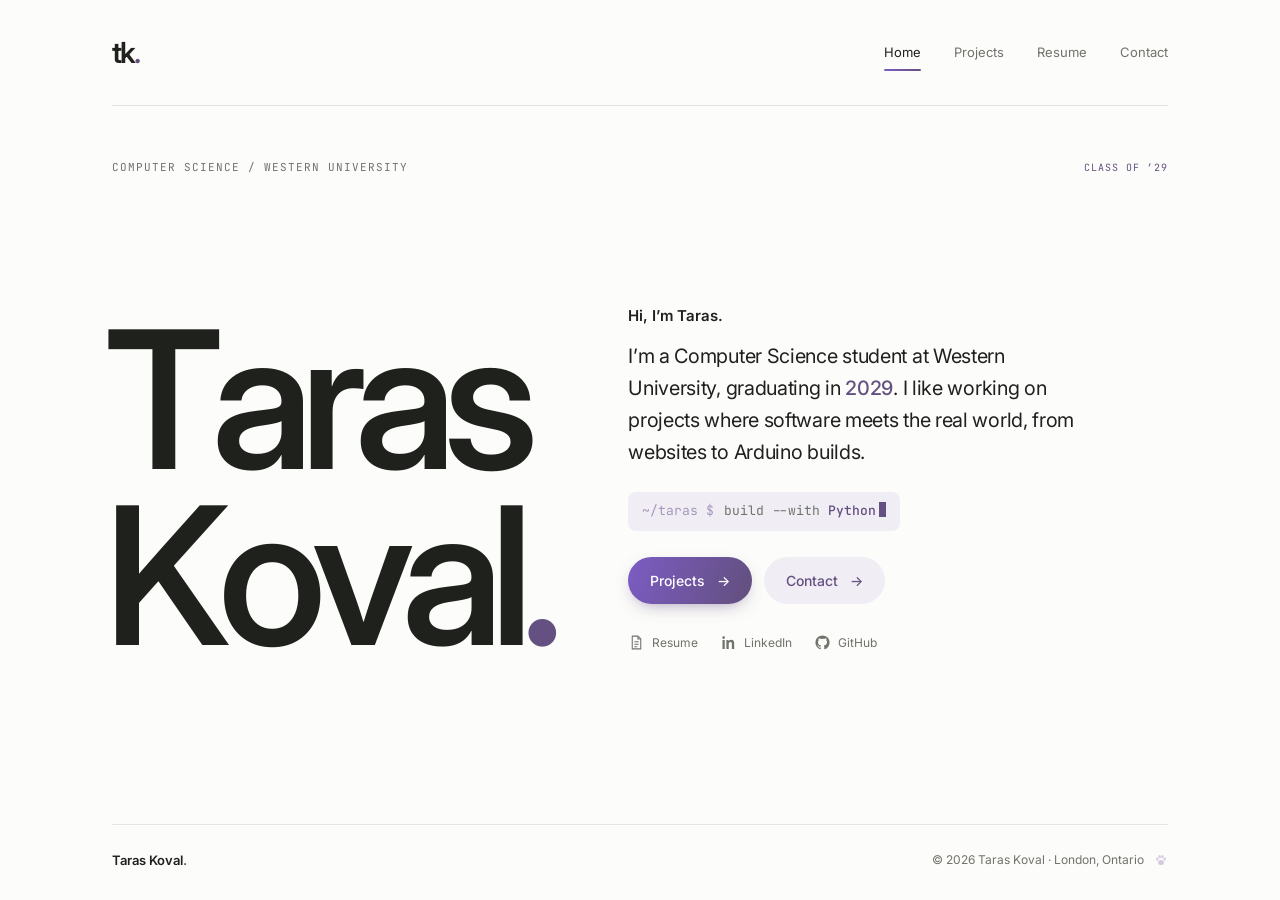
==== commit 7ed45d6b: "Coco page" ====
--- a/index.html
+++ b/index.html
@@ -21,8 +21,8 @@
   <link rel="preconnect" href="https://fonts.googleapis.com">
   <link rel="preconnect" href="https://fonts.gstatic.com" crossorigin>
   <link rel="stylesheet" href="https://fonts.googleapis.com/css2?family=Inter:wght@400;500;600&family=JetBrains+Mono:wght@400;500&display=swap">
-  <link rel="stylesheet" href="./style.css?v=8">
-  <script src="./script.js?v=8" defer></script>
+  <link rel="stylesheet" href="./style.css?v=9">
+  <script src="./script.js?v=9" defer></script>
 </head>
 <body>
 <a class="skip" href="#main">Skip to content</a>
@@ -336,7 +336,11 @@
 
   <footer>
     <a class="footer-name" href="#home">Taras Koval<span class="accent">.</span></a>
-    <span>© 2026 Taras Koval · London, Ontario</span>
+    <span class="footer-right">© 2026 Taras Koval · London, Ontario
+      <a class="paw" href="./coco.html" aria-label="A secret page">
+        <svg viewBox="0 0 24 24" width="14" height="14" aria-hidden="true"><ellipse cx="12" cy="16.2" rx="5" ry="4.3"/><ellipse cx="5.6" cy="10.4" rx="2.1" ry="2.7"/><ellipse cx="9.6" cy="6.4" rx="2.1" ry="2.8"/><ellipse cx="14.4" cy="6.4" rx="2.1" ry="2.8"/><ellipse cx="18.4" cy="10.4" rx="2.1" ry="2.7"/></svg>
+      </a>
+    </span>
   </footer>
 </div>
 </body>
--- a/style.css
+++ b/style.css
@@ -509,6 +509,11 @@
   border-top:1px solid var(--line);
 }
 .footer-name { font-size:13px; font-weight:600; color:var(--ink); }
+.footer-right { display:inline-flex; align-items:center; gap:10px; }
+/* A tiny paw that leads to Coco's page. */
+.paw { display:inline-flex; color:#d3cbdd; transition:color .3s, transform .3s var(--ease); }
+.paw svg { fill:currentColor; }
+.paw:hover, .paw:focus-visible { color:var(--accent); transform:rotate(-14deg) scale(1.25); }
 
 /* ---------- Responsive ---------- */
 @media(min-width:1450px) {
